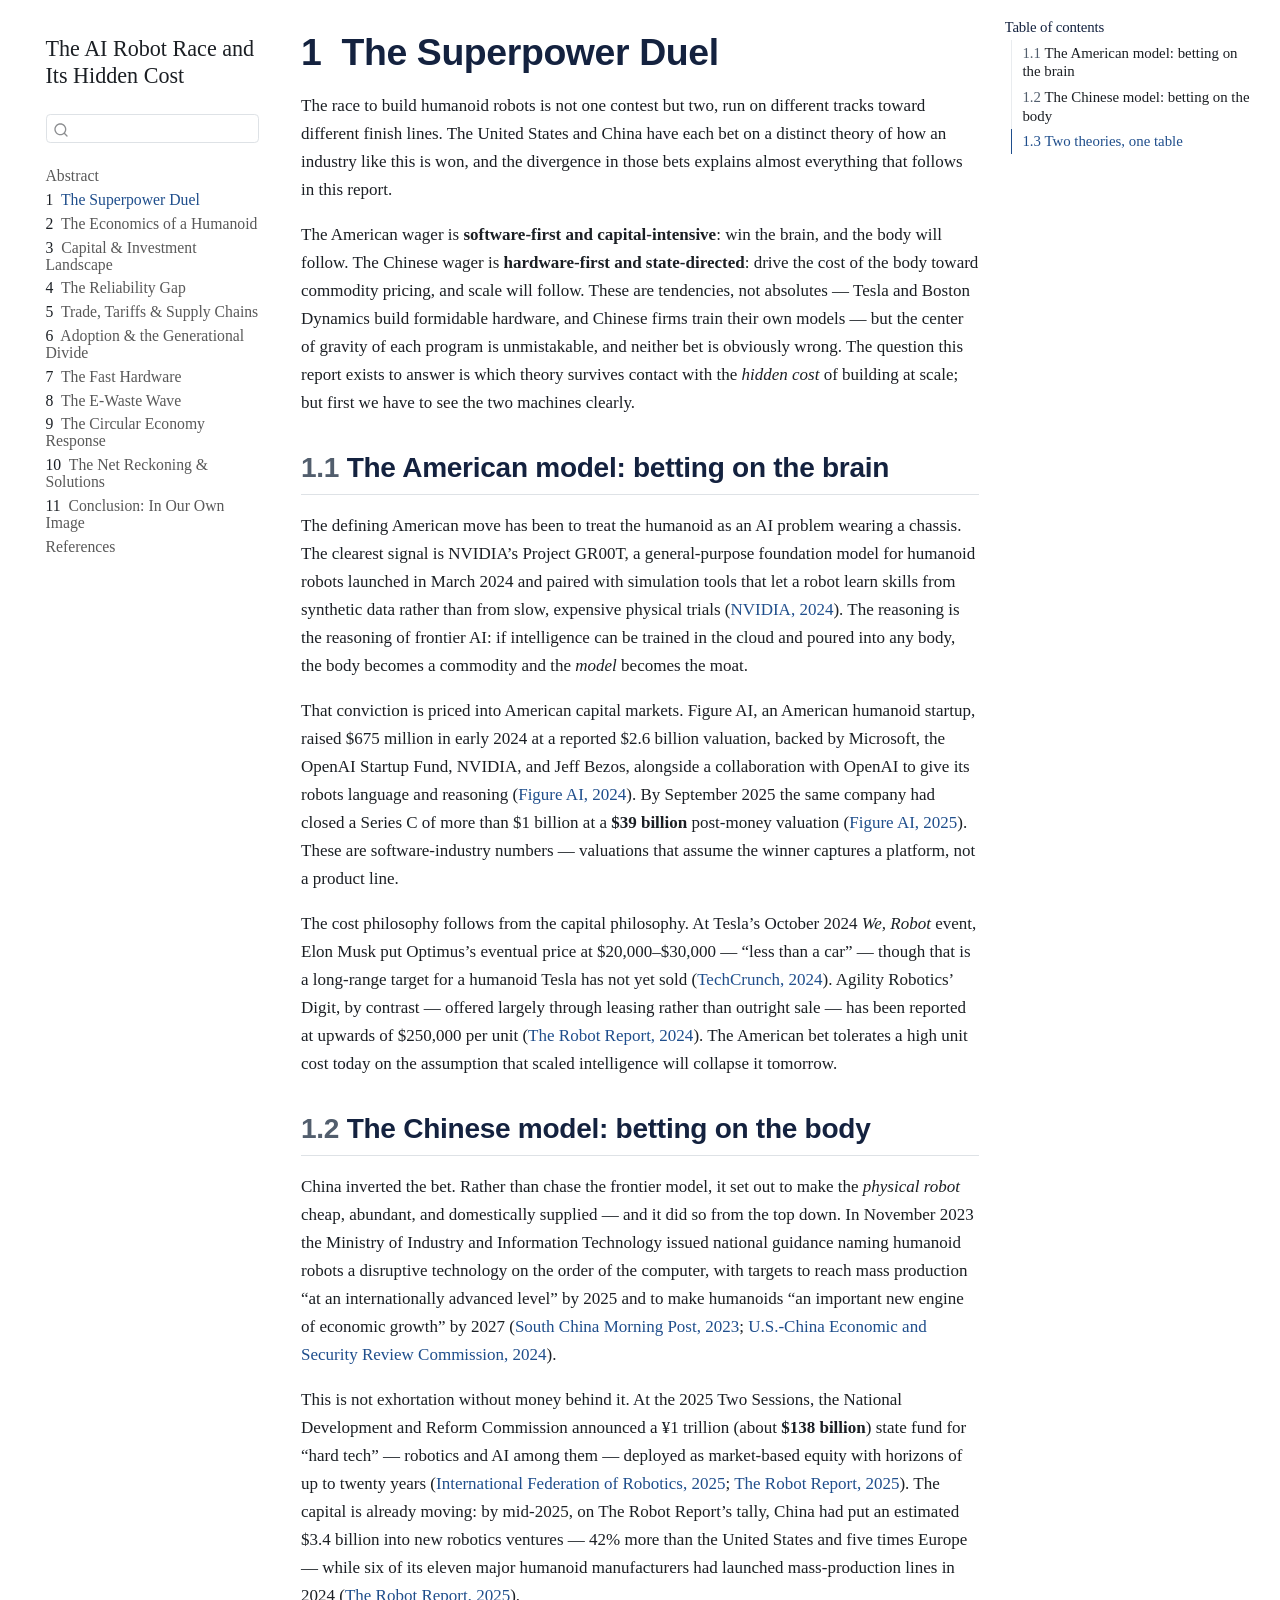
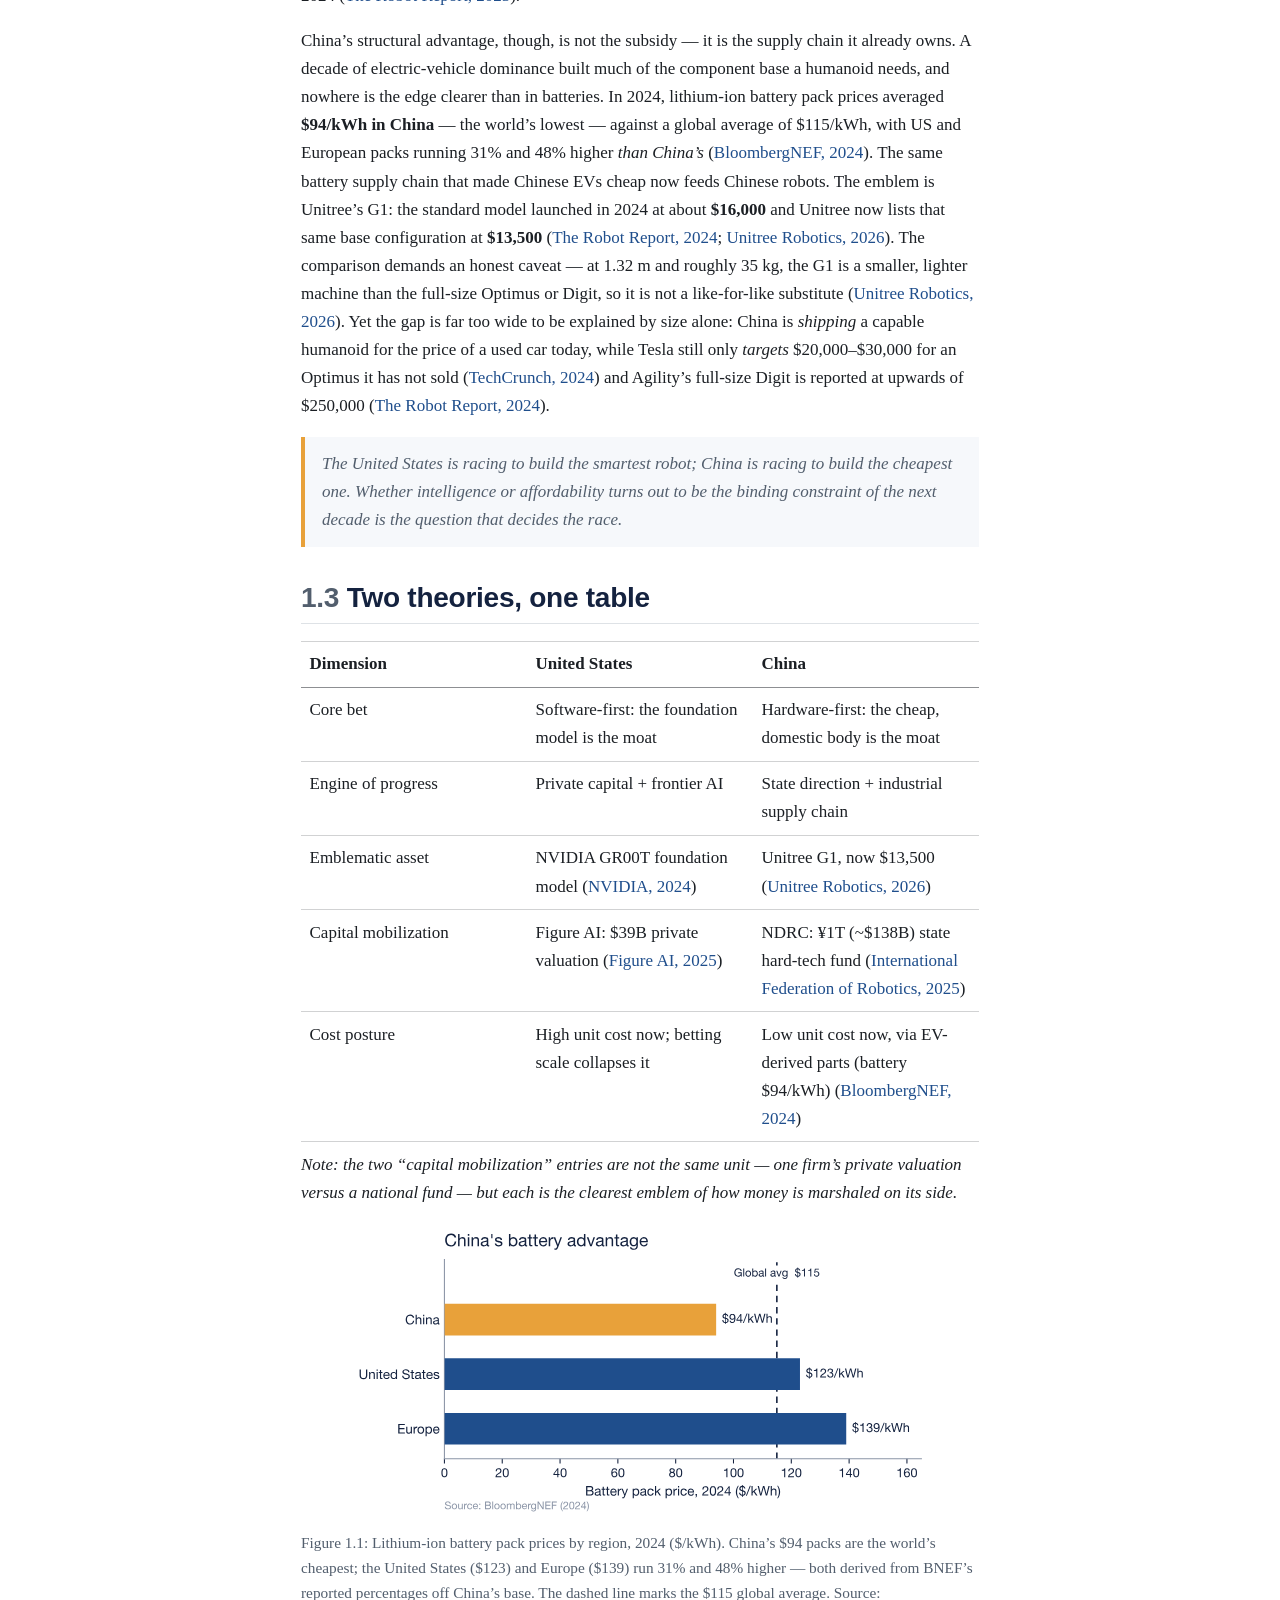
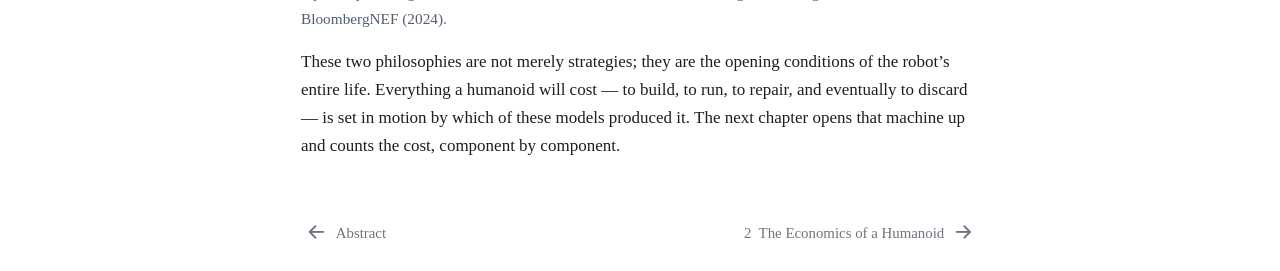
==== 01-superpower-duel.html @ 502b9b4f "Built site for gh-pages" ====
<!DOCTYPE html>
<html xmlns="http://www.w3.org/1999/xhtml" lang="en" xml:lang="en"><head>

<meta charset="utf-8">
<meta name="generator" content="quarto-1.9.38">

<meta name="viewport" content="width=device-width, initial-scale=1.0, user-scalable=yes">


<title>1&nbsp; The Superpower Duel – The AI Robot Race and Its Hidden Cost</title>
<style>
/* Default styles provided by pandoc.
** See https://pandoc.org/MANUAL.html#variables-for-html for config info.
*/
code{white-space: pre-wrap;}
span.smallcaps{font-variant: small-caps;}
div.columns{display: flex; gap: min(4vw, 1.5em);}
div.column{flex: auto; overflow-x: auto;}
div.hanging-indent{margin-left: 1.5em; text-indent: -1.5em;}
ul.task-list{list-style: none;}
ul.task-list li input[type="checkbox"] {
  width: 0.8em;
  margin: 0 0.8em 0.2em -1em; /* quarto-specific, see https://github.com/quarto-dev/quarto-cli/issues/4556 */ 
  vertical-align: middle;
}
/* CSS for citations */
div.csl-bib-body { }
div.csl-entry {
  clear: both;
  margin-bottom: 0em;
}
.hanging-indent div.csl-entry {
  margin-left:2em;
  text-indent:-2em;
}
div.csl-left-margin {
  min-width:2em;
  float:left;
}
div.csl-right-inline {
  margin-left:2em;
  padding-left:1em;
}
div.csl-indent {
  margin-left: 2em;
}</style>


<script src="site_libs/quarto-nav/quarto-nav.js"></script>
<script src="site_libs/quarto-nav/headroom.min.js"></script>
<script src="site_libs/clipboard/clipboard.min.js"></script>
<script src="site_libs/quarto-search/autocomplete.umd.js"></script>
<script src="site_libs/quarto-search/fuse.min.js"></script>
<script src="site_libs/quarto-search/quarto-search.js"></script>
<meta name="quarto:offset" content="./">
<link href="./02-economics-of-a-humanoid.html" rel="next">
<link href="./index.html" rel="prev">
<script src="site_libs/quarto-html/quarto.js" type="module"></script>
<script src="site_libs/quarto-html/tabsets/tabsets.js" type="module"></script>
<script src="site_libs/quarto-html/popper.min.js"></script>
<script src="site_libs/quarto-html/tippy.umd.min.js"></script>
<script src="site_libs/quarto-html/anchor.min.js"></script>
<link href="site_libs/quarto-html/tippy.css" rel="stylesheet">
<link href="site_libs/quarto-html/quarto-syntax-highlighting-15634bcf2e68342d4ad2dfa704d543f6.css" rel="stylesheet" id="quarto-text-highlighting-styles">
<script src="site_libs/bootstrap/bootstrap.min.js"></script>
<link href="site_libs/bootstrap/bootstrap-icons.css" rel="stylesheet">
<link href="site_libs/bootstrap/bootstrap-3083ef82141734df371f26d2f2a24fa7.min.css" rel="stylesheet" append-hash="true" id="quarto-bootstrap" data-mode="light">
<script id="quarto-search-options" type="application/json">{
  "location": "sidebar",
  "copy-button": false,
  "collapse-after": 3,
  "panel-placement": "start",
  "type": "textbox",
  "limit": 50,
  "keyboard-shortcut": [
    "f",
    "/",
    "s"
  ],
  "show-item-context": false,
  "language": {
    "search-no-results-text": "No results",
    "search-matching-documents-text": "matching documents",
    "search-copy-link-title": "Copy link to search",
    "search-hide-matches-text": "Hide additional matches",
    "search-more-match-text": "more match in this document",
    "search-more-matches-text": "more matches in this document",
    "search-clear-button-title": "Clear",
    "search-text-placeholder": "",
    "search-detached-cancel-button-title": "Cancel",
    "search-submit-button-title": "Submit",
    "search-label": "Search"
  }
}</script>


</head>

<body class="nav-sidebar floating quarto-light">

<div id="quarto-search-results"></div>
  <header id="quarto-header" class="headroom fixed-top">
  <nav class="quarto-secondary-nav">
    <div class="container-fluid d-flex">
      <button type="button" class="quarto-btn-toggle btn" data-bs-toggle="collapse" role="button" data-bs-target=".quarto-sidebar-collapse-item" aria-controls="quarto-sidebar" aria-expanded="false" aria-label="Toggle sidebar navigation" onclick="if (window.quartoToggleHeadroom) { window.quartoToggleHeadroom(); }">
        <i class="bi bi-layout-text-sidebar-reverse"></i>
      </button>
        <nav class="quarto-page-breadcrumbs" aria-label="breadcrumb"><ol class="breadcrumb"><li class="breadcrumb-item"><a href="./01-superpower-duel.html"><span class="chapter-number">1</span>&nbsp; <span class="chapter-title">The Superpower Duel</span></a></li></ol></nav>
        <a class="flex-grow-1" role="navigation" data-bs-toggle="collapse" data-bs-target=".quarto-sidebar-collapse-item" aria-controls="quarto-sidebar" aria-expanded="false" aria-label="Toggle sidebar navigation" onclick="if (window.quartoToggleHeadroom) { window.quartoToggleHeadroom(); }">      
        </a>
      <button type="button" class="btn quarto-search-button" aria-label="Search" onclick="window.quartoOpenSearch();">
        <i class="bi bi-search"></i>
      </button>
    </div>
  </nav>
</header>
<!-- content -->
<div id="quarto-content" class="quarto-container page-columns page-rows-contents page-layout-article">
<!-- sidebar -->
  <nav id="quarto-sidebar" class="sidebar collapse collapse-horizontal quarto-sidebar-collapse-item sidebar-navigation floating overflow-auto">
    <div class="pt-lg-2 mt-2 text-left sidebar-header">
    <div class="sidebar-title mb-0 py-0">
      <a href="./">The AI Robot Race and Its Hidden Cost</a> 
    </div>
      </div>
        <div class="mt-2 flex-shrink-0 align-items-center">
        <div class="sidebar-search">
        <div id="quarto-search" class="" title="Search"></div>
        </div>
        </div>
    <div class="sidebar-menu-container"> 
    <ul class="list-unstyled mt-1">
        <li class="sidebar-item">
  <div class="sidebar-item-container"> 
  <a href="./index.html" class="sidebar-item-text sidebar-link">
 <span class="menu-text">Abstract</span></a>
  </div>
</li>
        <li class="sidebar-item">
  <div class="sidebar-item-container"> 
  <a href="./01-superpower-duel.html" class="sidebar-item-text sidebar-link active">
 <span class="menu-text"><span class="chapter-number">1</span>&nbsp; <span class="chapter-title">The Superpower Duel</span></span></a>
  </div>
</li>
        <li class="sidebar-item">
  <div class="sidebar-item-container"> 
  <a href="./02-economics-of-a-humanoid.html" class="sidebar-item-text sidebar-link">
 <span class="menu-text"><span class="chapter-number">2</span>&nbsp; <span class="chapter-title">The Economics of a Humanoid</span></span></a>
  </div>
</li>
        <li class="sidebar-item">
  <div class="sidebar-item-container"> 
  <a href="./03-capital-investment.html" class="sidebar-item-text sidebar-link">
 <span class="menu-text"><span class="chapter-number">3</span>&nbsp; <span class="chapter-title">Capital &amp; Investment Landscape</span></span></a>
  </div>
</li>
        <li class="sidebar-item">
  <div class="sidebar-item-container"> 
  <a href="./04-reliability-gap.html" class="sidebar-item-text sidebar-link">
 <span class="menu-text"><span class="chapter-number">4</span>&nbsp; <span class="chapter-title">The Reliability Gap</span></span></a>
  </div>
</li>
        <li class="sidebar-item">
  <div class="sidebar-item-container"> 
  <a href="./05-trade-tariffs.html" class="sidebar-item-text sidebar-link">
 <span class="menu-text"><span class="chapter-number">5</span>&nbsp; <span class="chapter-title">Trade, Tariffs &amp; Supply Chains</span></span></a>
  </div>
</li>
        <li class="sidebar-item">
  <div class="sidebar-item-container"> 
  <a href="./06-adoption-generational.html" class="sidebar-item-text sidebar-link">
 <span class="menu-text"><span class="chapter-number">6</span>&nbsp; <span class="chapter-title">Adoption &amp; the Generational Divide</span></span></a>
  </div>
</li>
        <li class="sidebar-item">
  <div class="sidebar-item-container"> 
  <a href="./07-fast-hardware.html" class="sidebar-item-text sidebar-link">
 <span class="menu-text"><span class="chapter-number">7</span>&nbsp; <span class="chapter-title">The Fast Hardware</span></span></a>
  </div>
</li>
        <li class="sidebar-item">
  <div class="sidebar-item-container"> 
  <a href="./08-ewaste-wave.html" class="sidebar-item-text sidebar-link">
 <span class="menu-text"><span class="chapter-number">8</span>&nbsp; <span class="chapter-title">The E-Waste Wave</span></span></a>
  </div>
</li>
        <li class="sidebar-item">
  <div class="sidebar-item-container"> 
  <a href="./09-circular-economy.html" class="sidebar-item-text sidebar-link">
 <span class="menu-text"><span class="chapter-number">9</span>&nbsp; <span class="chapter-title">The Circular Economy Response</span></span></a>
  </div>
</li>
        <li class="sidebar-item">
  <div class="sidebar-item-container"> 
  <a href="./10-net-reckoning.html" class="sidebar-item-text sidebar-link">
 <span class="menu-text"><span class="chapter-number">10</span>&nbsp; <span class="chapter-title">The Net Reckoning &amp; Solutions</span></span></a>
  </div>
</li>
        <li class="sidebar-item">
  <div class="sidebar-item-container"> 
  <a href="./conclusion.html" class="sidebar-item-text sidebar-link">
 <span class="menu-text"><span class="chapter-number">11</span>&nbsp; <span class="chapter-title">Conclusion: In Our Own Image</span></span></a>
  </div>
</li>
        <li class="sidebar-item">
  <div class="sidebar-item-container"> 
  <a href="./references.html" class="sidebar-item-text sidebar-link">
 <span class="menu-text">References</span></a>
  </div>
</li>
    </ul>
    </div>
</nav>
<div id="quarto-sidebar-glass" class="quarto-sidebar-collapse-item" data-bs-toggle="collapse" data-bs-target=".quarto-sidebar-collapse-item"></div>
<!-- margin-sidebar -->
    <div id="quarto-margin-sidebar" class="sidebar margin-sidebar">
        <nav id="TOC" role="doc-toc" class="toc-active">
    <h2 id="toc-title">Table of contents</h2>
   
  <ul>
  <li><a href="#the-american-model-betting-on-the-brain" id="toc-the-american-model-betting-on-the-brain" class="nav-link active" data-scroll-target="#the-american-model-betting-on-the-brain"><span class="header-section-number">1.1</span> The American model: betting on the brain</a></li>
  <li><a href="#the-chinese-model-betting-on-the-body" id="toc-the-chinese-model-betting-on-the-body" class="nav-link" data-scroll-target="#the-chinese-model-betting-on-the-body"><span class="header-section-number">1.2</span> The Chinese model: betting on the body</a></li>
  <li><a href="#two-theories-one-table" id="toc-two-theories-one-table" class="nav-link" data-scroll-target="#two-theories-one-table"><span class="header-section-number">1.3</span> Two theories, one table</a></li>
  </ul>
</nav>
    </div>
<!-- main -->
<main class="content" id="quarto-document-content">

<header id="title-block-header" class="quarto-title-block default">
<div class="quarto-title">
<h1 class="title"><span class="chapter-number">1</span>&nbsp; <span class="chapter-title">The Superpower Duel</span></h1>
</div>



<div class="quarto-title-meta">

    
  
    
  </div>
  


</header>


<p>The race to build humanoid robots is not one contest but two, run on different tracks toward different finish lines. The United States and China have each bet on a distinct theory of how an industry like this is won, and the divergence in those bets explains almost everything that follows in this report.</p>
<p>The American wager is <strong>software-first and capital-intensive</strong>: win the brain, and the body will follow. The Chinese wager is <strong>hardware-first and state-directed</strong>: drive the cost of the body toward commodity pricing, and scale will follow. These are tendencies, not absolutes — Tesla and Boston Dynamics build formidable hardware, and Chinese firms train their own models — but the center of gravity of each program is unmistakable, and neither bet is obviously wrong. The question this report exists to answer is which theory survives contact with the <em>hidden cost</em> of building at scale; but first we have to see the two machines clearly.</p>
<section id="the-american-model-betting-on-the-brain" class="level2" data-number="1.1">
<h2 data-number="1.1" class="anchored" data-anchor-id="the-american-model-betting-on-the-brain"><span class="header-section-number">1.1</span> The American model: betting on the brain</h2>
<p>The defining American move has been to treat the humanoid as an AI problem wearing a chassis. The clearest signal is NVIDIA’s Project GR00T, a general-purpose foundation model for humanoid robots launched in March 2024 and paired with simulation tools that let a robot learn skills from synthetic data rather than from slow, expensive physical trials <span class="citation" data-cites="nvidia2024groot">(<a href="references.html#ref-nvidia2024groot" role="doc-biblioref">NVIDIA, 2024</a>)</span>. The reasoning is the reasoning of frontier AI: if intelligence can be trained in the cloud and poured into any body, the body becomes a commodity and the <em>model</em> becomes the moat.</p>
<p>That conviction is priced into American capital markets. Figure AI, an American humanoid startup, raised $675 million in early 2024 at a reported $2.6 billion valuation, backed by Microsoft, the OpenAI Startup Fund, NVIDIA, and Jeff Bezos, alongside a collaboration with OpenAI to give its robots language and reasoning <span class="citation" data-cites="figure2024seriesb">(<a href="references.html#ref-figure2024seriesb" role="doc-biblioref">Figure AI, 2024</a>)</span>. By September 2025 the same company had closed a Series C of more than $1 billion at a <strong>$39 billion</strong> post-money valuation <span class="citation" data-cites="figure2025seriesc">(<a href="references.html#ref-figure2025seriesc" role="doc-biblioref">Figure AI, 2025</a>)</span>. These are software-industry numbers — valuations that assume the winner captures a platform, not a product line.</p>
<p>The cost philosophy follows from the capital philosophy. At Tesla’s October 2024 <em>We, Robot</em> event, Elon Musk put Optimus’s eventual price at $20,000–$30,000 — “less than a car” — though that is a long-range target for a humanoid Tesla has not yet sold <span class="citation" data-cites="techcrunch2024optimus">(<a href="references.html#ref-techcrunch2024optimus" role="doc-biblioref">TechCrunch, 2024</a>)</span>. Agility Robotics’ Digit, by contrast — offered largely through leasing rather than outright sale — has been reported at upwards of $250,000 per unit <span class="citation" data-cites="robotreport2024unitree">(<a href="references.html#ref-robotreport2024unitree" role="doc-biblioref">The Robot Report, 2024</a>)</span>. The American bet tolerates a high unit cost today on the assumption that scaled intelligence will collapse it tomorrow.</p>
</section>
<section id="the-chinese-model-betting-on-the-body" class="level2" data-number="1.2">
<h2 data-number="1.2" class="anchored" data-anchor-id="the-chinese-model-betting-on-the-body"><span class="header-section-number">1.2</span> The Chinese model: betting on the body</h2>
<p>China inverted the bet. Rather than chase the frontier model, it set out to make the <em>physical robot</em> cheap, abundant, and domestically supplied — and it did so from the top down. In November 2023 the Ministry of Industry and Information Technology issued national guidance naming humanoid robots a disruptive technology on the order of the computer, with targets to reach mass production “at an internationally advanced level” by 2025 and to make humanoids “an important new engine of economic growth” by 2027 <span class="citation" data-cites="uscc2024humanoid scmp2023miit">(<a href="references.html#ref-scmp2023miit" role="doc-biblioref">South China Morning Post, 2023</a>; <a href="references.html#ref-uscc2024humanoid" role="doc-biblioref">U.S.-China Economic and Security Review Commission, 2024</a>)</span>.</p>
<p>This is not exhortation without money behind it. At the 2025 Two Sessions, the National Development and Reform Commission announced a ¥1 trillion (about <strong>$138 billion</strong>) state fund for “hard tech” — robotics and AI among them — deployed as market-based equity with horizons of up to twenty years <span class="citation" data-cites="ifr2025chinafund robotreport2025chinasurge">(<a href="references.html#ref-ifr2025chinafund" role="doc-biblioref">International Federation of Robotics, 2025</a>; <a href="references.html#ref-robotreport2025chinasurge" role="doc-biblioref">The Robot Report, 2025</a>)</span>. The capital is already moving: by mid-2025, on The Robot Report’s tally, China had put an estimated $3.4 billion into new robotics ventures — 42% more than the United States and five times Europe — while six of its eleven major humanoid manufacturers had launched mass-production lines in 2024 <span class="citation" data-cites="robotreport2025chinasurge">(<a href="references.html#ref-robotreport2025chinasurge" role="doc-biblioref">The Robot Report, 2025</a>)</span>.</p>
<p>China’s structural advantage, though, is not the subsidy — it is the supply chain it already owns. A decade of electric-vehicle dominance built much of the component base a humanoid needs, and nowhere is the edge clearer than in batteries. In 2024, lithium-ion battery pack prices averaged <strong>$94/kWh in China</strong> — the world’s lowest — against a global average of $115/kWh, with US and European packs running 31% and 48% higher <em>than China’s</em> <span class="citation" data-cites="bnef2024battery">(<a href="references.html#ref-bnef2024battery" role="doc-biblioref">BloombergNEF, 2024</a>)</span>. The same battery supply chain that made Chinese EVs cheap now feeds Chinese robots. The emblem is Unitree’s G1: the standard model launched in 2024 at about <strong>$16,000</strong> and Unitree now lists that same base configuration at <strong>$13,500</strong> <span class="citation" data-cites="unitree_g1 robotreport2024unitree">(<a href="references.html#ref-robotreport2024unitree" role="doc-biblioref">The Robot Report, 2024</a>; <a href="references.html#ref-unitree_g1" role="doc-biblioref">Unitree Robotics, 2026</a>)</span>. The comparison demands an honest caveat — at 1.32 m and roughly 35 kg, the G1 is a smaller, lighter machine than the full-size Optimus or Digit, so it is not a like-for-like substitute <span class="citation" data-cites="unitree_g1">(<a href="references.html#ref-unitree_g1" role="doc-biblioref">Unitree Robotics, 2026</a>)</span>. Yet the gap is far too wide to be explained by size alone: China is <em>shipping</em> a capable humanoid for the price of a used car today, while Tesla still only <em>targets</em> $20,000–$30,000 for an Optimus it has not sold <span class="citation" data-cites="techcrunch2024optimus">(<a href="references.html#ref-techcrunch2024optimus" role="doc-biblioref">TechCrunch, 2024</a>)</span> and Agility’s full-size Digit is reported at upwards of $250,000 <span class="citation" data-cites="robotreport2024unitree">(<a href="references.html#ref-robotreport2024unitree" role="doc-biblioref">The Robot Report, 2024</a>)</span>.</p>
<blockquote class="blockquote">
<p>The United States is racing to build the <em>smartest</em> robot; China is racing to build the <em>cheapest</em> one. Whether intelligence or affordability turns out to be the binding constraint of the next decade is the question that decides the race.</p>
</blockquote>
</section>
<section id="two-theories-one-table" class="level2" data-number="1.3">
<h2 data-number="1.3" class="anchored" data-anchor-id="two-theories-one-table"><span class="header-section-number">1.3</span> Two theories, one table</h2>
<table class="caption-top table">
<colgroup>
<col style="width: 33%">
<col style="width: 33%">
<col style="width: 33%">
</colgroup>
<thead>
<tr class="header">
<th>Dimension</th>
<th>United States</th>
<th>China</th>
</tr>
</thead>
<tbody>
<tr class="odd">
<td>Core bet</td>
<td>Software-first: the foundation model is the moat</td>
<td>Hardware-first: the cheap, domestic body is the moat</td>
</tr>
<tr class="even">
<td>Engine of progress</td>
<td>Private capital + frontier AI</td>
<td>State direction + industrial supply chain</td>
</tr>
<tr class="odd">
<td>Emblematic asset</td>
<td>NVIDIA GR00T foundation model <span class="citation" data-cites="nvidia2024groot">(<a href="references.html#ref-nvidia2024groot" role="doc-biblioref">NVIDIA, 2024</a>)</span></td>
<td>Unitree G1, now $13,500 <span class="citation" data-cites="unitree_g1">(<a href="references.html#ref-unitree_g1" role="doc-biblioref">Unitree Robotics, 2026</a>)</span></td>
</tr>
<tr class="even">
<td>Capital mobilization</td>
<td>Figure AI: $39B private valuation <span class="citation" data-cites="figure2025seriesc">(<a href="references.html#ref-figure2025seriesc" role="doc-biblioref">Figure AI, 2025</a>)</span></td>
<td>NDRC: ¥1T (~$138B) state hard-tech fund <span class="citation" data-cites="ifr2025chinafund">(<a href="references.html#ref-ifr2025chinafund" role="doc-biblioref">International Federation of Robotics, 2025</a>)</span></td>
</tr>
<tr class="odd">
<td>Cost posture</td>
<td>High unit cost now; betting scale collapses it</td>
<td>Low unit cost now, via EV-derived parts (battery $94/kWh) <span class="citation" data-cites="bnef2024battery">(<a href="references.html#ref-bnef2024battery" role="doc-biblioref">BloombergNEF, 2024</a>)</span></td>
</tr>
</tbody>
</table>
<p><em>Note: the two “capital mobilization” entries are not the same unit — one firm’s private valuation versus a national fund — but each is the clearest emblem of how money is marshaled on its side.</em></p>
<div id="cell-fig-battery" class="cell" data-execution_count="1">
<div class="cell-output cell-output-display">
<div id="fig-battery" class="quarto-float quarto-figure quarto-figure-center anchored">
<figure class="quarto-float quarto-float-fig figure">
<div aria-describedby="fig-battery-caption-0ceaefa1-69ba-4598-a22c-09a6ac19f8ca">
<img src="01-superpower-duel_files/figure-html/fig-battery-output-1.svg" class="img-fluid figure-img">
</div>
<figcaption class="quarto-float-caption-bottom quarto-float-caption quarto-float-fig" id="fig-battery-caption-0ceaefa1-69ba-4598-a22c-09a6ac19f8ca">
Figure&nbsp;1.1: Lithium-ion battery pack prices by region, 2024 ($/kWh). China’s $94 packs are the world’s cheapest; the United States ($123) and Europe ($139) run 31% and 48% higher — both derived from BNEF’s reported percentages off China’s base. The dashed line marks the $115 global average. Source: BloombergNEF (2024).
</figcaption>
</figure>
</div>
</div>
</div>
<p>These two philosophies are not merely strategies; they are the opening conditions of the robot’s entire life. Everything a humanoid will cost — to build, to run, to repair, and eventually to discard — is set in motion by which of these models produced it. The next chapter opens that machine up and counts the cost, component by component.</p>


<div id="refs" class="references csl-bib-body hanging-indent" data-entry-spacing="0" data-line-spacing="2" role="list" style="display: none">
<div id="ref-bnef2024battery" class="csl-entry" role="listitem">
BloombergNEF. (2024, December). <em>Lithium-ion battery pack prices see largest drop since 2017, falling to $115 per kilowatt-hour</em>. <a href="https://about.bnef.com/insights/commodities/lithium-ion-battery-pack-prices-see-largest-drop-since-2017-falling-to-115-per-kilowatt-hour-bloombergnef/">https://about.bnef.com/insights/commodities/lithium-ion-battery-pack-prices-see-largest-drop-since-2017-falling-to-115-per-kilowatt-hour-bloombergnef/</a>
</div>
<div id="ref-figure2024seriesb" class="csl-entry" role="listitem">
Figure AI. (2024, February). <em>Figure raises $675M at $2.6B valuation and signs collaboration agreement with OpenAI</em>. <a href="https://www.prnewswire.com/news-releases/figure-raises-675m-at-2-6b-valuation-and-signs-collaboration-agreement-with-openai-302074897.html">https://www.prnewswire.com/news-releases/figure-raises-675m-at-2-6b-valuation-and-signs-collaboration-agreement-with-openai-302074897.html</a>
</div>
<div id="ref-figure2025seriesc" class="csl-entry" role="listitem">
Figure AI. (2025, September). <em>Figure exceeds $1B in series c funding at $39B post-money valuation</em>. <a href="https://www.figure.ai/news/series-c">https://www.figure.ai/news/series-c</a>
</div>
<div id="ref-ifr2025chinafund" class="csl-entry" role="listitem">
International Federation of Robotics. (2025, March). <em>China to invest 1 trillion yuan in robotics and high-tech industries</em>. <a href="https://ifr.org/ifr-press-releases/news/china-to-invest-1-trillion-yuan-in-robotics-and-high-tech-industries">https://ifr.org/ifr-press-releases/news/china-to-invest-1-trillion-yuan-in-robotics-and-high-tech-industries</a>
</div>
<div id="ref-nvidia2024groot" class="csl-entry" role="listitem">
NVIDIA. (2024, March). <em>NVIDIA announces project GR00T foundation model for humanoid robots and major isaac robotics platform update</em>. <a href="https://nvidianews.nvidia.com/news/foundation-model-isaac-robotics-platform">https://nvidianews.nvidia.com/news/foundation-model-isaac-robotics-platform</a>
</div>
<div id="ref-scmp2023miit" class="csl-entry" role="listitem">
South China Morning Post. (2023, November). <em>China says humanoid robots are new engine of growth, pushes for mass production by 2025 and world leadership by 2027</em>. <a href="https://www.scmp.com/news/china/politics/article/3240259/china-says-humanoid-robots-are-new-engine-growth-pushes-mass-production-2025-and-world-leadership">https://www.scmp.com/news/china/politics/article/3240259/china-says-humanoid-robots-are-new-engine-growth-pushes-mass-production-2025-and-world-leadership</a>
</div>
<div id="ref-techcrunch2024optimus" class="csl-entry" role="listitem">
TechCrunch. (2024, October). <em>Tesla reveals 20 cybercabs at we, robot event, says you’ll be able to buy one for less than $30,000</em>. <a href="https://techcrunch.com/2024/10/10/tesla-reveals-20-cybercabs-at-we-robot-event/">https://techcrunch.com/2024/10/10/tesla-reveals-20-cybercabs-at-we-robot-event/</a>
</div>
<div id="ref-robotreport2024unitree" class="csl-entry" role="listitem">
The Robot Report. (2024, May). <em>Unitree robotics unveils G1 humanoid for $16K</em>. <a href="https://www.therobotreport.com/unitree-robotics-unveils-g1-humanoid-for-16k/">https://www.therobotreport.com/unitree-robotics-unveils-g1-humanoid-for-16k/</a>
</div>
<div id="ref-robotreport2025chinasurge" class="csl-entry" role="listitem">
The Robot Report. (2025). <em>China experiences physical AI surge — and how the u.s. Should respond</em>. <a href="https://www.therobotreport.com/china-experiences-physical-ai-surge-how-u-s-should-respond/">https://www.therobotreport.com/china-experiences-physical-ai-surge-how-u-s-should-respond/</a>
</div>
<div id="ref-unitree_g1" class="csl-entry" role="listitem">
Unitree Robotics. (2026). <em>Humanoid robot G1</em>. <a href="https://www.unitree.com/g1/">https://www.unitree.com/g1/</a>
</div>
<div id="ref-uscc2024humanoid" class="csl-entry" role="listitem">
U.S.-China Economic and Security Review Commission. (2024, October). <em>Humanoid robots</em>. <a href="https://www.uscc.gov/sites/default/files/2024-10/Humanoid_Robots.pdf">https://www.uscc.gov/sites/default/files/2024-10/Humanoid_Robots.pdf</a>
</div>
</div>
</section>

</main> <!-- /main -->
<script id="quarto-html-after-body" type="application/javascript">
  window.document.addEventListener("DOMContentLoaded", function (event) {
    const icon = "";
    const anchorJS = new window.AnchorJS();
    anchorJS.options = {
      placement: 'right',
      icon: icon
    };
    anchorJS.add('.anchored');
    const isCodeAnnotation = (el) => {
      for (const clz of el.classList) {
        if (clz.startsWith('code-annotation-')) {                     
          return true;
        }
      }
      return false;
    }
    const onCopySuccess = function(e) {
      // button target
      const button = e.trigger;
      // don't keep focus
      button.blur();
      // flash "checked"
      button.classList.add('code-copy-button-checked');
      var currentTitle = button.getAttribute("title");
      button.setAttribute("title", "Copied!");
      let tooltip;
      if (window.bootstrap) {
        button.setAttribute("data-bs-toggle", "tooltip");
        button.setAttribute("data-bs-placement", "left");
        button.setAttribute("data-bs-title", "Copied!");
        tooltip = new bootstrap.Tooltip(button, 
          { trigger: "manual", 
            customClass: "code-copy-button-tooltip",
            offset: [0, -8]});
        tooltip.show();    
      }
      setTimeout(function() {
        if (tooltip) {
          tooltip.hide();
          button.removeAttribute("data-bs-title");
          button.removeAttribute("data-bs-toggle");
          button.removeAttribute("data-bs-placement");
        }
        button.setAttribute("title", currentTitle);
        button.classList.remove('code-copy-button-checked');
      }, 1000);
      // clear code selection
      e.clearSelection();
    }
    const getTextToCopy = function(trigger) {
      const outerScaffold = trigger.parentElement.cloneNode(true);
      const codeEl = outerScaffold.querySelector('code');
      for (const childEl of codeEl.children) {
        if (isCodeAnnotation(childEl)) {
          childEl.remove();
        }
      }
      return codeEl.innerText;
    }
    const clipboard = new window.ClipboardJS('.code-copy-button:not([data-in-quarto-modal])', {
      text: getTextToCopy
    });
    clipboard.on('success', onCopySuccess);
    if (window.document.getElementById('quarto-embedded-source-code-modal')) {
      const clipboardModal = new window.ClipboardJS('.code-copy-button[data-in-quarto-modal]', {
        text: getTextToCopy,
        container: window.document.getElementById('quarto-embedded-source-code-modal')
      });
      clipboardModal.on('success', onCopySuccess);
    }
      var localhostRegex = new RegExp(/^(?:http|https):\/\/localhost\:?[0-9]*\//);
      var mailtoRegex = new RegExp(/^mailto:/);
        var filterRegex = new RegExp('/' + window.location.host + '/');
      var isInternal = (href) => {
          return filterRegex.test(href) || localhostRegex.test(href) || mailtoRegex.test(href);
      }
      // Inspect non-navigation links and adorn them if external
     var links = window.document.querySelectorAll('a[href]:not(.nav-link):not(.navbar-brand):not(.toc-action):not(.sidebar-link):not(.sidebar-item-toggle):not(.pagination-link):not(.no-external):not([aria-hidden]):not(.dropdown-item):not(.quarto-navigation-tool):not(.about-link)');
      for (var i=0; i<links.length; i++) {
        const link = links[i];
        if (!isInternal(link.href)) {
          // undo the damage that might have been done by quarto-nav.js in the case of
          // links that we want to consider external
          if (link.dataset.originalHref !== undefined) {
            link.href = link.dataset.originalHref;
          }
        }
      }
    function tippyHover(el, contentFn, onTriggerFn, onUntriggerFn) {
      const config = {
        allowHTML: true,
        maxWidth: 500,
        delay: 100,
        arrow: false,
        appendTo: function(el) {
            return el.parentElement;
        },
        interactive: true,
        interactiveBorder: 10,
        theme: 'quarto',
        placement: 'bottom-start',
      };
      if (contentFn) {
        config.content = contentFn;
      }
      if (onTriggerFn) {
        config.onTrigger = onTriggerFn;
      }
      if (onUntriggerFn) {
        config.onUntrigger = onUntriggerFn;
      }
      window.tippy(el, config); 
    }
    const noterefs = window.document.querySelectorAll('a[role="doc-noteref"]');
    for (var i=0; i<noterefs.length; i++) {
      const ref = noterefs[i];
      tippyHover(ref, function() {
        // use id or data attribute instead here
        let href = ref.getAttribute('data-footnote-href') || ref.getAttribute('href');
        try { href = new URL(href).hash; } catch {}
        const id = href.replace(/^#\/?/, "");
        const note = window.document.getElementById(id);
        if (note) {
          return note.innerHTML;
        } else {
          return "";
        }
      });
    }
    const xrefs = window.document.querySelectorAll('a.quarto-xref');
    const processXRef = (id, note) => {
      // Strip column container classes
      const stripColumnClz = (el) => {
        el.classList.remove("page-full", "page-columns");
        if (el.children) {
          for (const child of el.children) {
            stripColumnClz(child);
          }
        }
      }
      stripColumnClz(note)
      if (id === null || id.startsWith('sec-')) {
        // Special case sections, only their first couple elements
        const container = document.createElement("div");
        if (note.children && note.children.length > 2) {
          container.appendChild(note.children[0].cloneNode(true));
          for (let i = 1; i < note.children.length; i++) {
            const child = note.children[i];
            if (child.tagName === "P" && child.innerText === "") {
              continue;
            } else {
              container.appendChild(child.cloneNode(true));
              break;
            }
          }
          if (window.Quarto?.typesetMath) {
            window.Quarto.typesetMath(container);
          }
          return container.innerHTML
        } else {
          if (window.Quarto?.typesetMath) {
            window.Quarto.typesetMath(note);
          }
          return note.innerHTML;
        }
      } else {
        // Remove any anchor links if they are present
        const anchorLink = note.querySelector('a.anchorjs-link');
        if (anchorLink) {
          anchorLink.remove();
        }
        if (window.Quarto?.typesetMath) {
          window.Quarto.typesetMath(note);
        }
        if (note.classList.contains("callout")) {
          return note.outerHTML;
        } else {
          return note.innerHTML;
        }
      }
    }
    for (var i=0; i<xrefs.length; i++) {
      const xref = xrefs[i];
      tippyHover(xref, undefined, function(instance) {
        instance.disable();
        let url = xref.getAttribute('href');
        let hash = undefined; 
        if (url.startsWith('#')) {
          hash = url;
        } else {
          try { hash = new URL(url).hash; } catch {}
        }
        if (hash) {
          const id = hash.replace(/^#\/?/, "");
          const note = window.document.getElementById(id);
          if (note !== null) {
            try {
              const html = processXRef(id, note.cloneNode(true));
              instance.setContent(html);
            } finally {
              instance.enable();
              instance.show();
            }
          } else {
            // See if we can fetch this
            fetch(url.split('#')[0])
            .then(res => res.text())
            .then(html => {
              const parser = new DOMParser();
              const htmlDoc = parser.parseFromString(html, "text/html");
              const note = htmlDoc.getElementById(id);
              if (note !== null) {
                const html = processXRef(id, note);
                instance.setContent(html);
              } 
            }).finally(() => {
              instance.enable();
              instance.show();
            });
          }
        } else {
          // See if we can fetch a full url (with no hash to target)
          // This is a special case and we should probably do some content thinning / targeting
          fetch(url)
          .then(res => res.text())
          .then(html => {
            const parser = new DOMParser();
            const htmlDoc = parser.parseFromString(html, "text/html");
            const note = htmlDoc.querySelector('main.content');
            if (note !== null) {
              // This should only happen for chapter cross references
              // (since there is no id in the URL)
              // remove the first header
              if (note.children.length > 0 && note.children[0].tagName === "HEADER") {
                note.children[0].remove();
              }
              const html = processXRef(null, note);
              instance.setContent(html);
            } 
          }).finally(() => {
            instance.enable();
            instance.show();
          });
        }
      }, function(instance) {
      });
    }
        let selectedAnnoteEl;
        const selectorForAnnotation = ( cell, annotation) => {
          let cellAttr = 'data-code-cell="' + cell + '"';
          let lineAttr = 'data-code-annotation="' +  annotation + '"';
          const selector = 'span[' + cellAttr + '][' + lineAttr + ']';
          return selector;
        }
        const selectCodeLines = (annoteEl) => {
          const doc = window.document;
          const targetCell = annoteEl.getAttribute("data-target-cell");
          const targetAnnotation = annoteEl.getAttribute("data-target-annotation");
          const annoteSpan = window.document.querySelector(selectorForAnnotation(targetCell, targetAnnotation));
          const lines = annoteSpan.getAttribute("data-code-lines").split(",");
          const lineIds = lines.map((line) => {
            return targetCell + "-" + line;
          })
          let top = null;
          let height = null;
          let parent = null;
          if (lineIds.length > 0) {
              //compute the position of the single el (top and bottom and make a div)
              const el = window.document.getElementById(lineIds[0]);
              top = el.offsetTop;
              height = el.offsetHeight;
              parent = el.parentElement.parentElement;
            if (lineIds.length > 1) {
              const lastEl = window.document.getElementById(lineIds[lineIds.length - 1]);
              const bottom = lastEl.offsetTop + lastEl.offsetHeight;
              height = bottom - top;
            }
            if (top !== null && height !== null && parent !== null) {
              // cook up a div (if necessary) and position it 
              let div = window.document.getElementById("code-annotation-line-highlight");
              if (div === null) {
                div = window.document.createElement("div");
                div.setAttribute("id", "code-annotation-line-highlight");
                div.style.position = 'absolute';
                parent.appendChild(div);
              }
              div.style.top = top - 2 + "px";
              div.style.height = height + 4 + "px";
              div.style.left = 0;
              let gutterDiv = window.document.getElementById("code-annotation-line-highlight-gutter");
              if (gutterDiv === null) {
                gutterDiv = window.document.createElement("div");
                gutterDiv.setAttribute("id", "code-annotation-line-highlight-gutter");
                gutterDiv.style.position = 'absolute';
                const codeCell = window.document.getElementById(targetCell);
                const gutter = codeCell.querySelector('.code-annotation-gutter');
                gutter.appendChild(gutterDiv);
              }
              gutterDiv.style.top = top - 2 + "px";
              gutterDiv.style.height = height + 4 + "px";
            }
            selectedAnnoteEl = annoteEl;
          }
        };
        const unselectCodeLines = () => {
          const elementsIds = ["code-annotation-line-highlight", "code-annotation-line-highlight-gutter"];
          elementsIds.forEach((elId) => {
            const div = window.document.getElementById(elId);
            if (div) {
              div.remove();
            }
          });
          selectedAnnoteEl = undefined;
        };
          // Handle positioning of the toggle
      window.addEventListener(
        "resize",
        throttle(() => {
          elRect = undefined;
          if (selectedAnnoteEl) {
            selectCodeLines(selectedAnnoteEl);
          }
        }, 10)
      );
      function throttle(fn, ms) {
      let throttle = false;
      let timer;
        return (...args) => {
          if(!throttle) { // first call gets through
              fn.apply(this, args);
              throttle = true;
          } else { // all the others get throttled
              if(timer) clearTimeout(timer); // cancel #2
              timer = setTimeout(() => {
                fn.apply(this, args);
                timer = throttle = false;
              }, ms);
          }
        };
      }
        // Attach click handler to the DT
        const annoteDls = window.document.querySelectorAll('dt[data-target-cell]');
        for (const annoteDlNode of annoteDls) {
          annoteDlNode.addEventListener('click', (event) => {
            const clickedEl = event.target;
            if (clickedEl !== selectedAnnoteEl) {
              unselectCodeLines();
              const activeEl = window.document.querySelector('dt[data-target-cell].code-annotation-active');
              if (activeEl) {
                activeEl.classList.remove('code-annotation-active');
              }
              selectCodeLines(clickedEl);
              clickedEl.classList.add('code-annotation-active');
            } else {
              // Unselect the line
              unselectCodeLines();
              clickedEl.classList.remove('code-annotation-active');
            }
          });
        }
    const findCites = (el) => {
      const parentEl = el.parentElement;
      if (parentEl) {
        const cites = parentEl.dataset.cites;
        if (cites) {
          return {
            el,
            cites: cites.split(' ')
          };
        } else {
          return findCites(el.parentElement)
        }
      } else {
        return undefined;
      }
    };
    var bibliorefs = window.document.querySelectorAll('a[role="doc-biblioref"]');
    for (var i=0; i<bibliorefs.length; i++) {
      const ref = bibliorefs[i];
      const citeInfo = findCites(ref);
      if (citeInfo) {
        tippyHover(citeInfo.el, function() {
          var popup = window.document.createElement('div');
          citeInfo.cites.forEach(function(cite) {
            var citeDiv = window.document.createElement('div');
            citeDiv.classList.add('hanging-indent');
            citeDiv.classList.add('csl-entry');
            var biblioDiv = window.document.getElementById('ref-' + cite);
            if (biblioDiv) {
              citeDiv.innerHTML = biblioDiv.innerHTML;
            }
            popup.appendChild(citeDiv);
          });
          return popup.innerHTML;
        });
      }
    }
  });
  </script>
<nav class="page-navigation">
  <div class="nav-page nav-page-previous">
      <a href="./index.html" class="pagination-link" aria-label="Abstract">
        <i class="bi bi-arrow-left-short"></i> <span class="nav-page-text">Abstract</span>
      </a>          
  </div>
  <div class="nav-page nav-page-next">
      <a href="./02-economics-of-a-humanoid.html" class="pagination-link" aria-label="The Economics of a Humanoid">
        <span class="nav-page-text"><span class="chapter-number">2</span>&nbsp; <span class="chapter-title">The Economics of a Humanoid</span></span> <i class="bi bi-arrow-right-short"></i>
      </a>
  </div>
</nav>
</div> <!-- /content -->




</body></html>
---- site_libs/quarto-html/tippy.css ----
.tippy-box[data-animation=fade][data-state=hidden]{opacity:0}[data-tippy-root]{max-width:calc(100vw - 10px)}.tippy-box{position:relative;background-color:#333;color:#fff;border-radius:4px;font-size:14px;line-height:1.4;white-space:normal;outline:0;transition-property:transform,visibility,opacity}.tippy-box[data-placement^=top]>.tippy-arrow{bottom:0}.tippy-box[data-placement^=top]>.tippy-arrow:before{bottom:-7px;left:0;border-width:8px 8px 0;border-top-color:initial;transform-origin:center top}.tippy-box[data-placement^=bottom]>.tippy-arrow{top:0}.tippy-box[data-placement^=bottom]>.tippy-arrow:before{top:-7px;left:0;border-width:0 8px 8px;border-bottom-color:initial;transform-origin:center bottom}.tippy-box[data-placement^=left]>.tippy-arrow{right:0}.tippy-box[data-placement^=left]>.tippy-arrow:before{border-width:8px 0 8px 8px;border-left-color:initial;right:-7px;transform-origin:center left}.tippy-box[data-placement^=right]>.tippy-arrow{left:0}.tippy-box[data-placement^=right]>.tippy-arrow:before{left:-7px;border-width:8px 8px 8px 0;border-right-color:initial;transform-origin:center right}.tippy-box[data-inertia][data-state=visible]{transition-timing-function:cubic-bezier(.54,1.5,.38,1.11)}.tippy-arrow{width:16px;height:16px;color:#333}.tippy-arrow:before{content:"";position:absolute;border-color:transparent;border-style:solid}.tippy-content{position:relative;padding:5px 9px;z-index:1}
---- site_libs/quarto-html/quarto-syntax-highlighting-15634bcf2e68342d4ad2dfa704d543f6.css ----
/* quarto syntax highlight colors */
:root {
  --quarto-hl-ot-color: #003B4F;
  --quarto-hl-at-color: #657422;
  --quarto-hl-ss-color: #20794D;
  --quarto-hl-an-color: #5E5E5E;
  --quarto-hl-fu-color: #4758AB;
  --quarto-hl-st-color: #20794D;
  --quarto-hl-cf-color: #003B4F;
  --quarto-hl-op-color: #5E5E5E;
  --quarto-hl-er-color: #AD0000;
  --quarto-hl-bn-color: #AD0000;
  --quarto-hl-al-color: #AD0000;
  --quarto-hl-va-color: #111111;
  --quarto-hl-bu-color: inherit;
  --quarto-hl-ex-color: inherit;
  --quarto-hl-pp-color: #AD0000;
  --quarto-hl-in-color: #5E5E5E;
  --quarto-hl-vs-color: #20794D;
  --quarto-hl-wa-color: #5E5E5E;
  --quarto-hl-do-color: #5E5E5E;
  --quarto-hl-im-color: #00769E;
  --quarto-hl-ch-color: #20794D;
  --quarto-hl-dt-color: #AD0000;
  --quarto-hl-fl-color: #AD0000;
  --quarto-hl-co-color: #5E5E5E;
  --quarto-hl-cv-color: #5E5E5E;
  --quarto-hl-cn-color: #8f5902;
  --quarto-hl-sc-color: #5E5E5E;
  --quarto-hl-dv-color: #AD0000;
  --quarto-hl-kw-color: #003B4F;
}

/* other quarto variables */
:root {
  --quarto-font-monospace: SFMono-Regular, Menlo, Monaco, Consolas, "Liberation Mono", "Courier New", monospace;
}

/* syntax highlight based on Pandoc's rules */
pre > code.sourceCode > span {
  color: #003B4F;
}

code.sourceCode > span {
  color: #003B4F;
}

div.sourceCode,
div.sourceCode pre.sourceCode {
  color: #003B4F;
}

/* Normal */
code span {
  color: #003B4F;
}

/* Alert */
code span.al {
  color: #AD0000;
  font-style: inherit;
}

/* Annotation */
code span.an {
  color: #5E5E5E;
  font-style: inherit;
}

/* Attribute */
code span.at {
  color: #657422;
  font-style: inherit;
}

/* BaseN */
code span.bn {
  color: #AD0000;
  font-style: inherit;
}

/* BuiltIn */
code span.bu {
  font-style: inherit;
}

/* ControlFlow */
code span.cf {
  color: #003B4F;
  font-weight: bold;
  font-style: inherit;
}

/* Char */
code span.ch {
  color: #20794D;
  font-style: inherit;
}

/* Constant */
code span.cn {
  color: #8f5902;
  font-style: inherit;
}

/* Comment */
code span.co {
  color: #5E5E5E;
  font-style: inherit;
}

/* CommentVar */
code span.cv {
  color: #5E5E5E;
  font-style: italic;
}

/* Documentation */
code span.do {
  color: #5E5E5E;
  font-style: italic;
}

/* DataType */
code span.dt {
  color: #AD0000;
  font-style: inherit;
}

/* DecVal */
code span.dv {
  color: #AD0000;
  font-style: inherit;
}

/* Error */
code span.er {
  color: #AD0000;
  font-style: inherit;
}

/* Extension */
code span.ex {
  font-style: inherit;
}

/* Float */
code span.fl {
  color: #AD0000;
  font-style: inherit;
}

/* Function */
code span.fu {
  color: #4758AB;
  font-style: inherit;
}

/* Import */
code span.im {
  color: #00769E;
  font-style: inherit;
}

/* Information */
code span.in {
  color: #5E5E5E;
  font-style: inherit;
}

/* Keyword */
code span.kw {
  color: #003B4F;
  font-weight: bold;
  font-style: inherit;
}

/* Operator */
code span.op {
  color: #5E5E5E;
  font-style: inherit;
}

/* Other */
code span.ot {
  color: #003B4F;
  font-style: inherit;
}

/* Preprocessor */
code span.pp {
  color: #AD0000;
  font-style: inherit;
}

/* SpecialChar */
code span.sc {
  color: #5E5E5E;
  font-style: inherit;
}

/* SpecialString */
code span.ss {
  color: #20794D;
  font-style: inherit;
}

/* String */
code span.st {
  color: #20794D;
  font-style: inherit;
}

/* Variable */
code span.va {
  color: #111111;
  font-style: inherit;
}

/* VerbatimString */
code span.vs {
  color: #20794D;
  font-style: inherit;
}

/* Warning */
code span.wa {
  color: #5E5E5E;
  font-style: italic;
}

.prevent-inlining {
  content: "</";
}

/*# sourceMappingURL=f23921c56f73e400b49028c9186a1aa0.css.map */
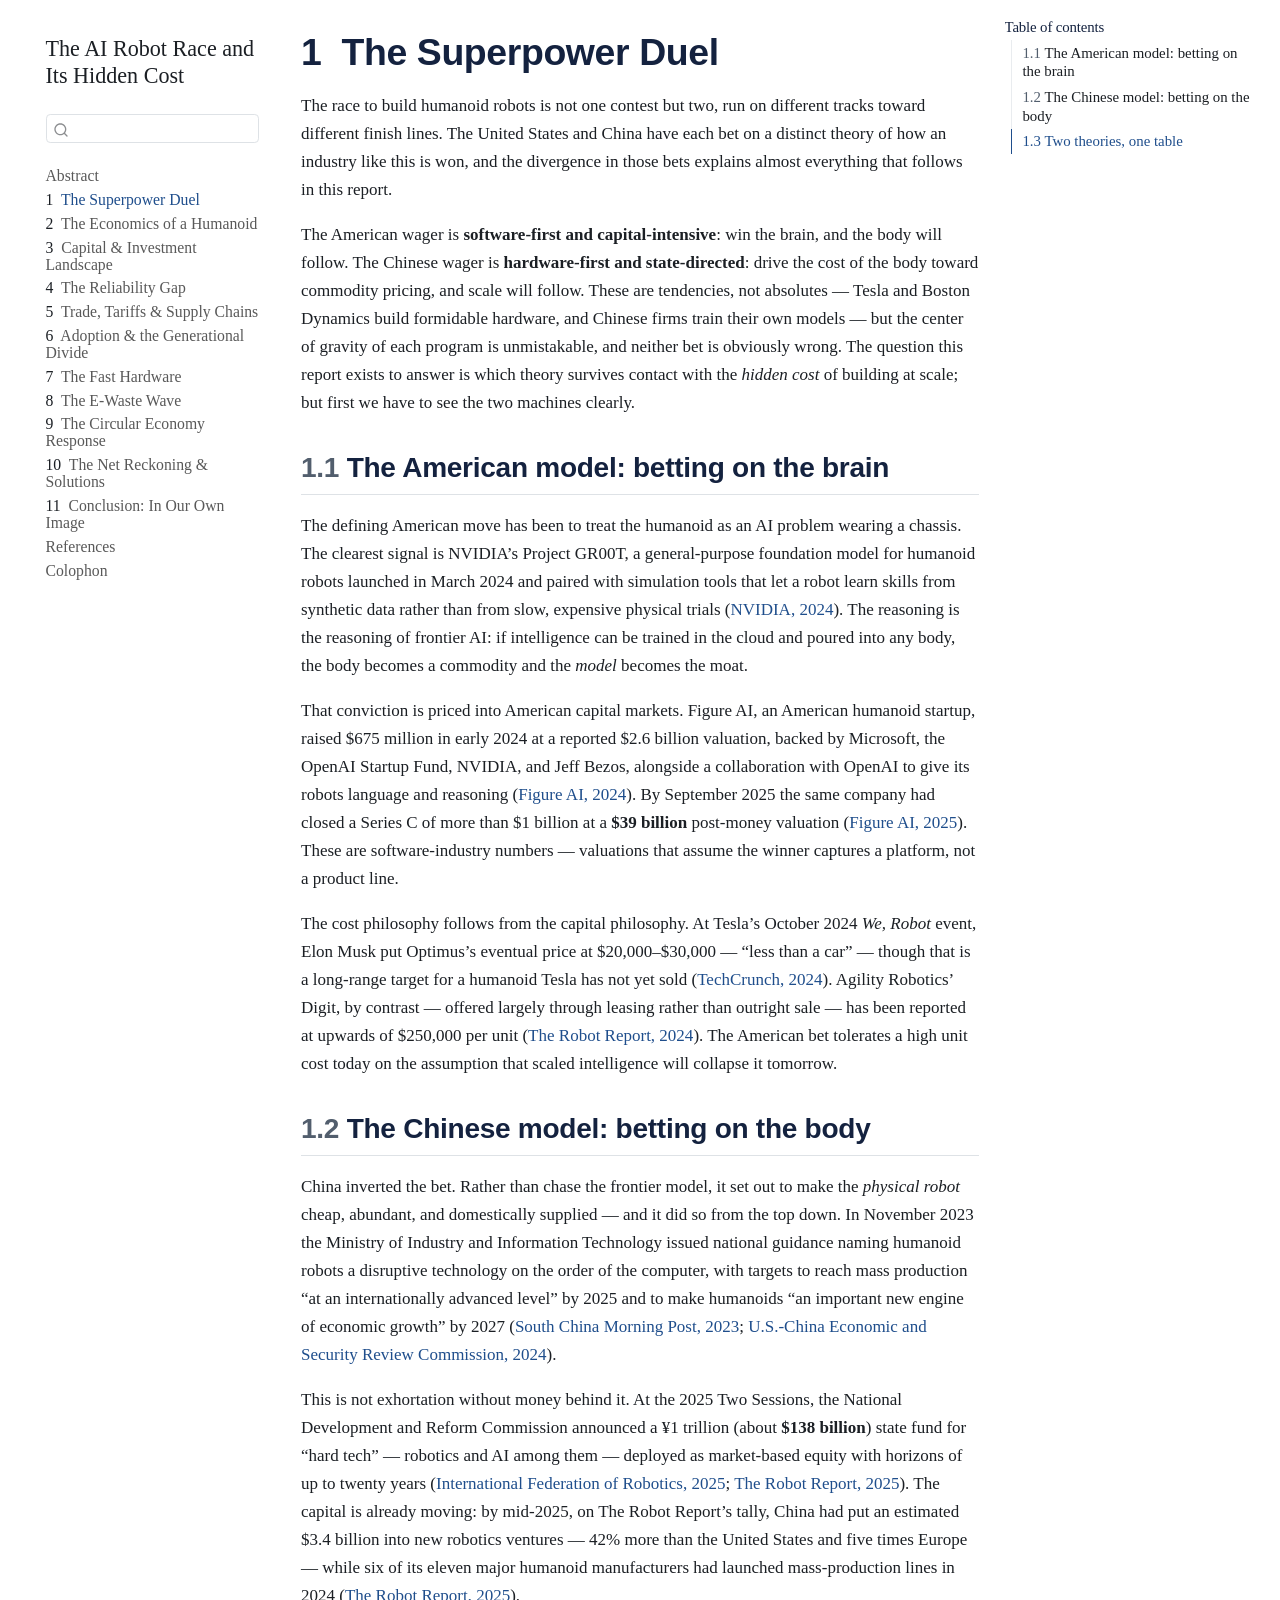
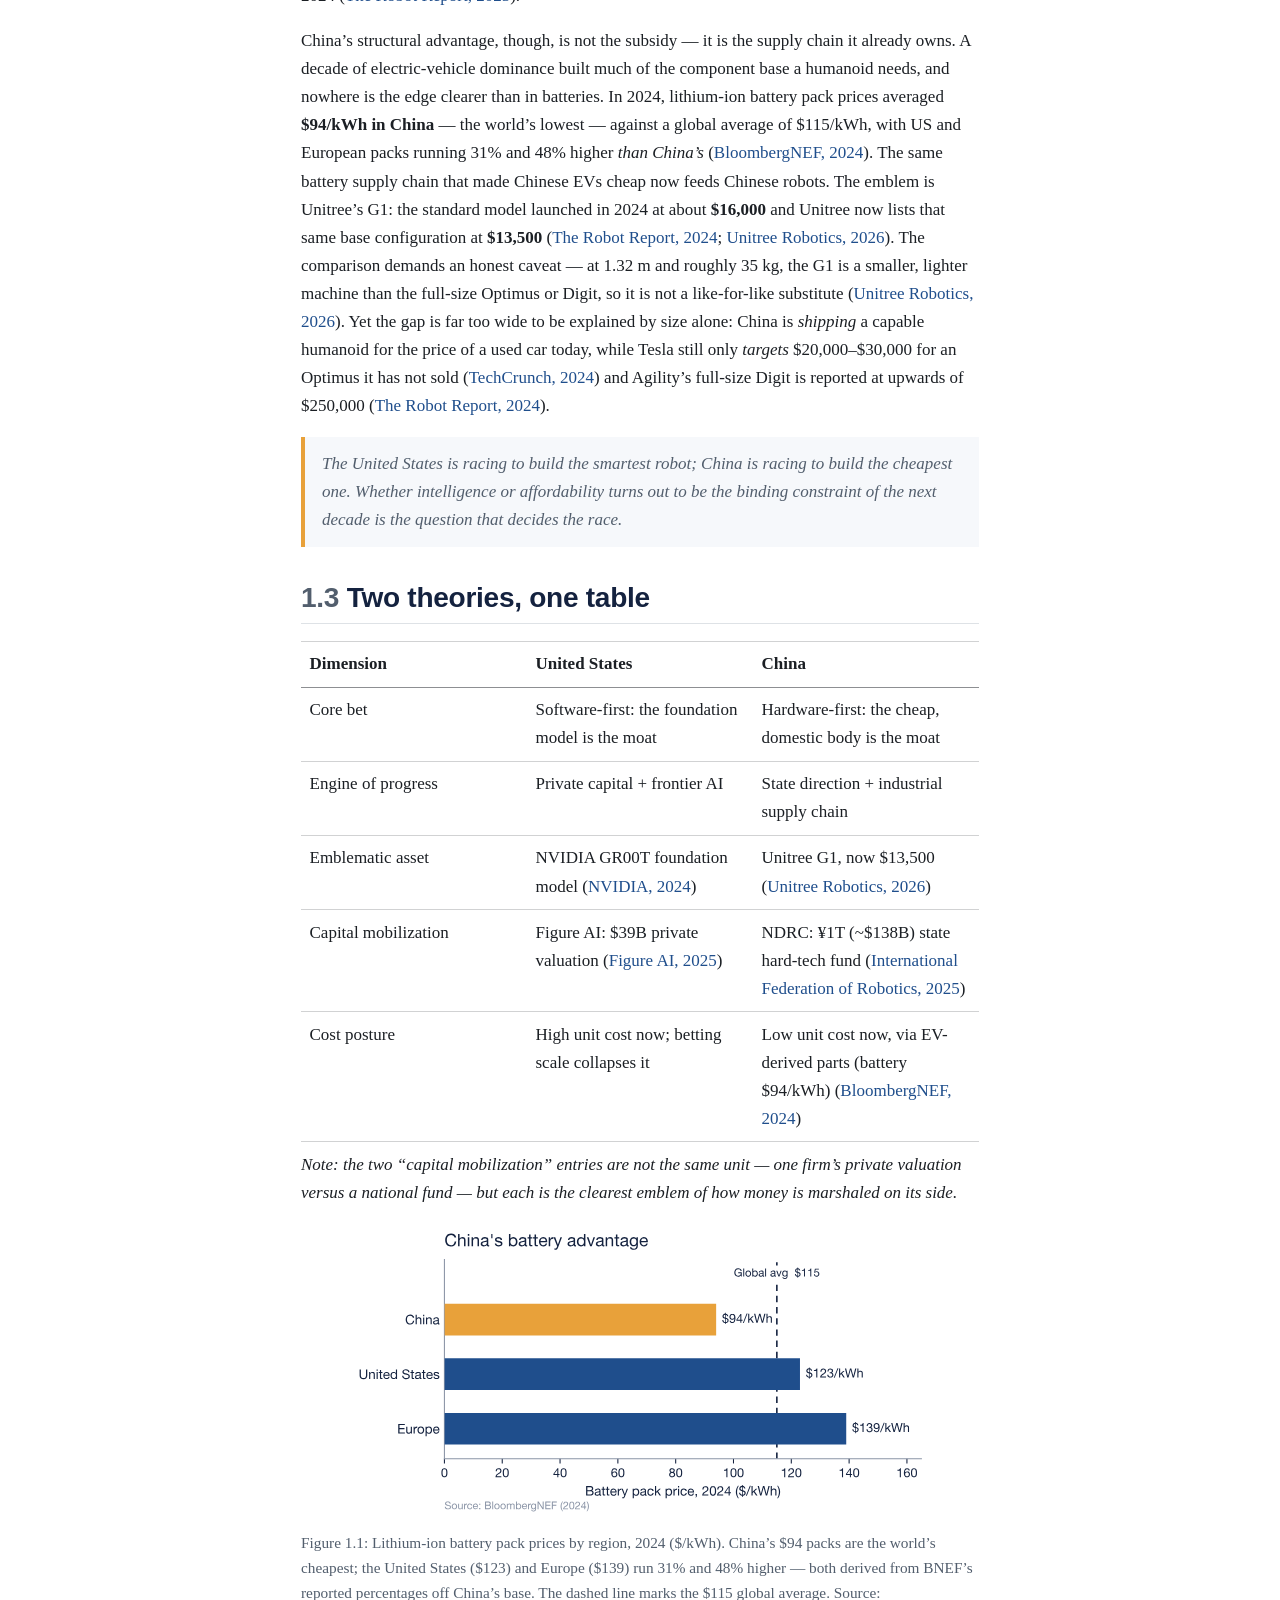
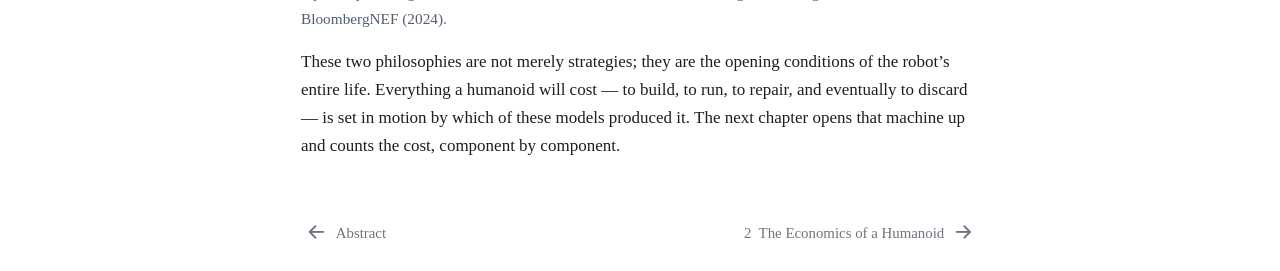
==== commit a58adcc8: "Built site for gh-pages" ====
--- a/01-superpower-duel.html
+++ b/01-superpower-duel.html
@@ -64,7 +64,7 @@
 <link href="site_libs/quarto-html/quarto-syntax-highlighting-15634bcf2e68342d4ad2dfa704d543f6.css" rel="stylesheet" id="quarto-text-highlighting-styles">
 <script src="site_libs/bootstrap/bootstrap.min.js"></script>
 <link href="site_libs/bootstrap/bootstrap-icons.css" rel="stylesheet">
-<link href="site_libs/bootstrap/bootstrap-3083ef82141734df371f26d2f2a24fa7.min.css" rel="stylesheet" append-hash="true" id="quarto-bootstrap" data-mode="light">
+<link href="site_libs/bootstrap/bootstrap-e6e61614d7470ab1be2a7b0a5b13885c.min.css" rel="stylesheet" append-hash="true" id="quarto-bootstrap" data-mode="light">
 <script id="quarto-search-options" type="application/json">{
   "location": "sidebar",
   "copy-button": false,
@@ -206,6 +206,12 @@
   <div class="sidebar-item-container"> 
   <a href="./references.html" class="sidebar-item-text sidebar-link">
  <span class="menu-text">References</span></a>
+  </div>
+</li>
+        <li class="sidebar-item">
+  <div class="sidebar-item-container"> 
+  <a href="./colophon.html" class="sidebar-item-text sidebar-link">
+ <span class="menu-text">Colophon</span></a>
   </div>
 </li>
     </ul>
